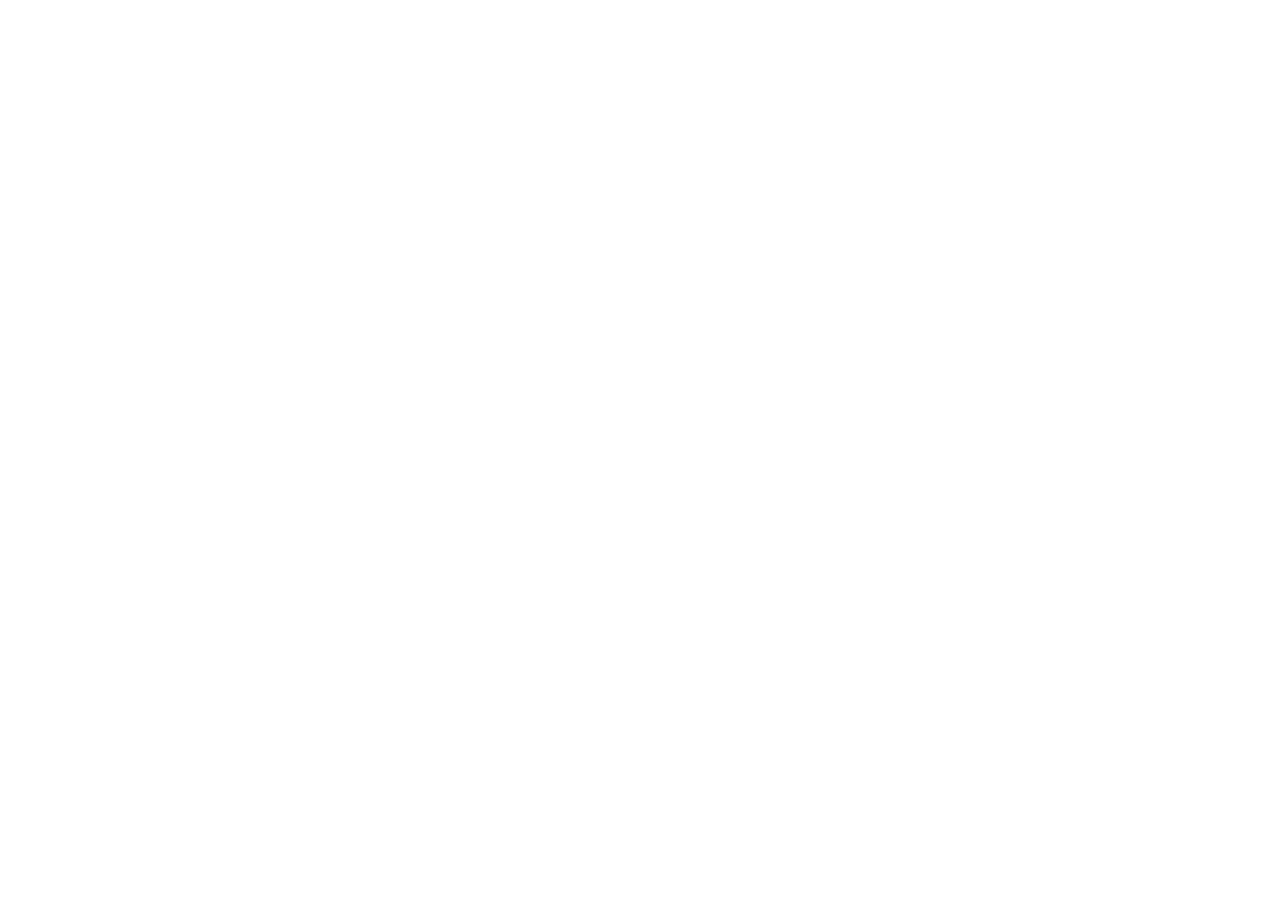
==== index.html @ e00b97b8 "Create index.html Added the Index file to test the deploying" ====
<!doctype html>
<html lang="en">
  <head>
    <meta charset="UTF-8" />
    <link rel="icon" type="image/svg+xml" href="/vite.svg" />
    <meta name="viewport" content="width=device-width, initial-scale=1.0" />
    <title>Quinton Bosch Portfolio Website</title>
  </head>
  <body>
    <div id="root"></div>
  </body>
</html>
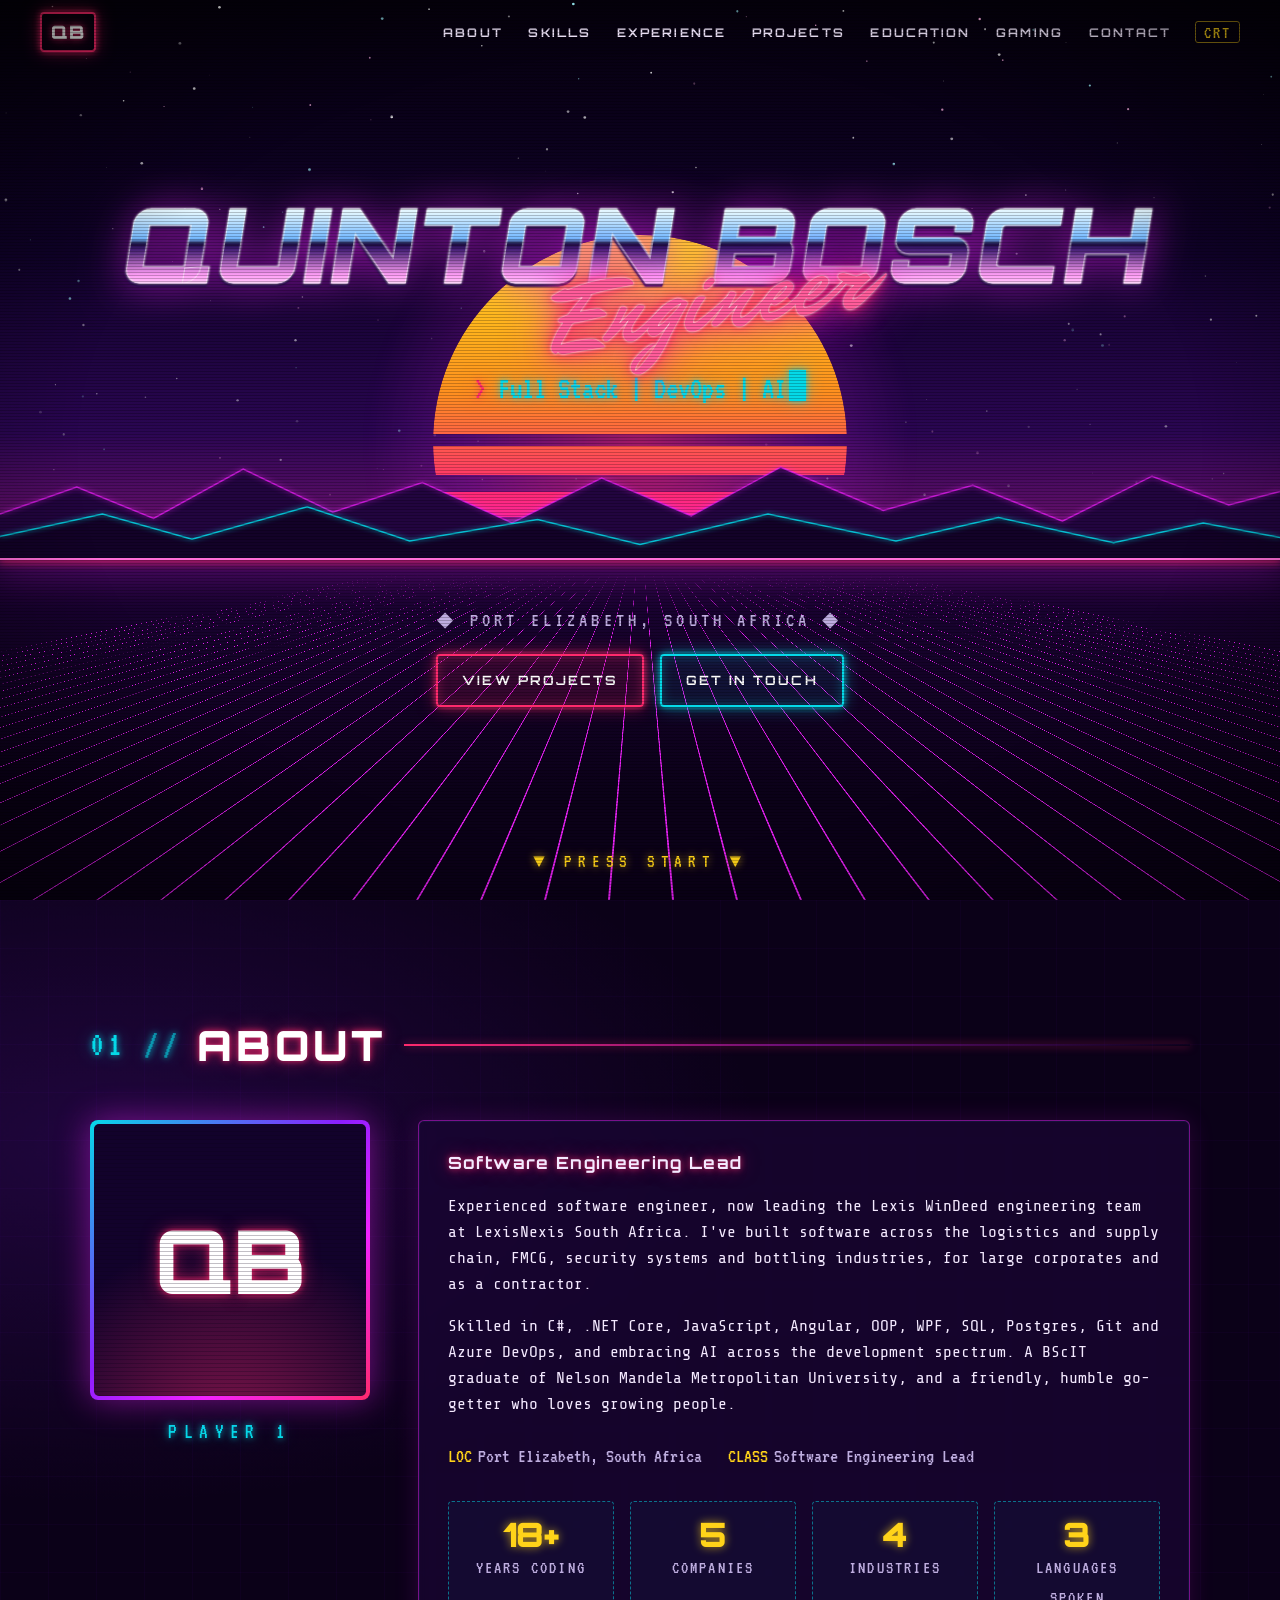
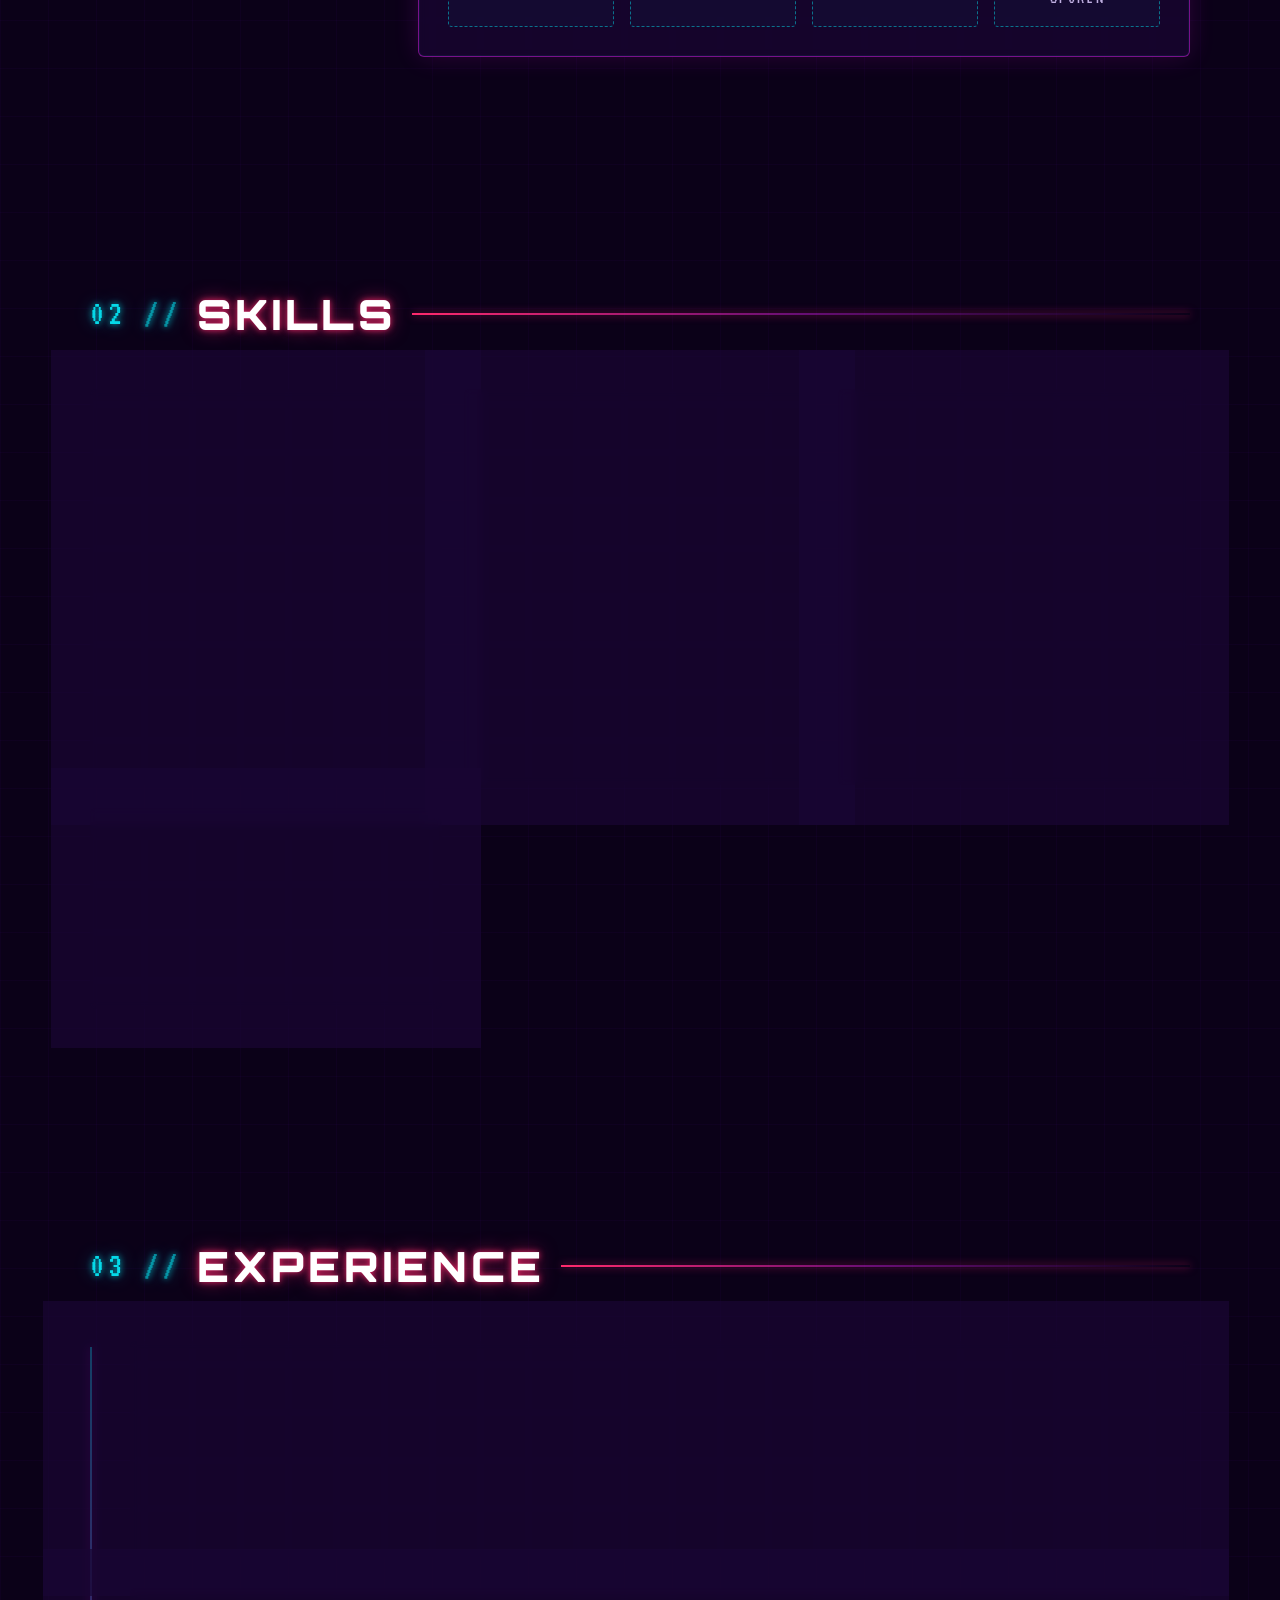
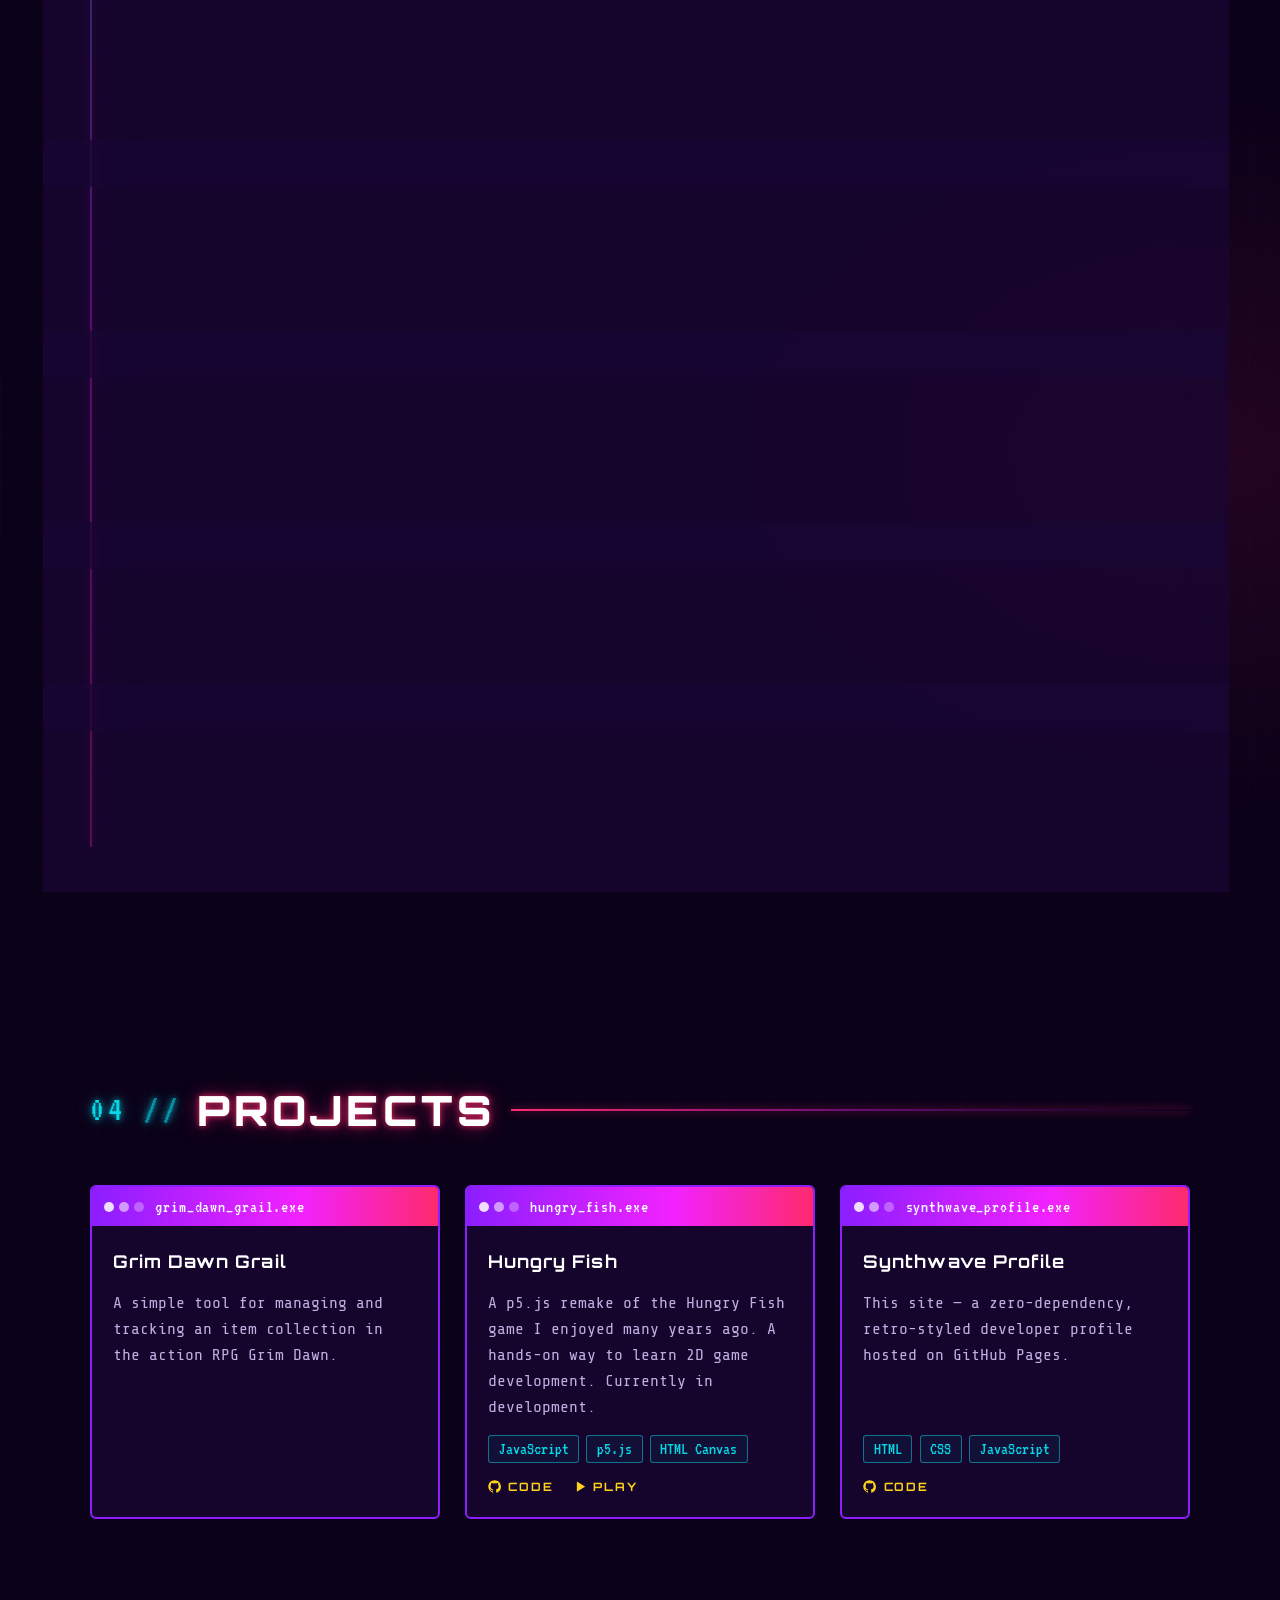
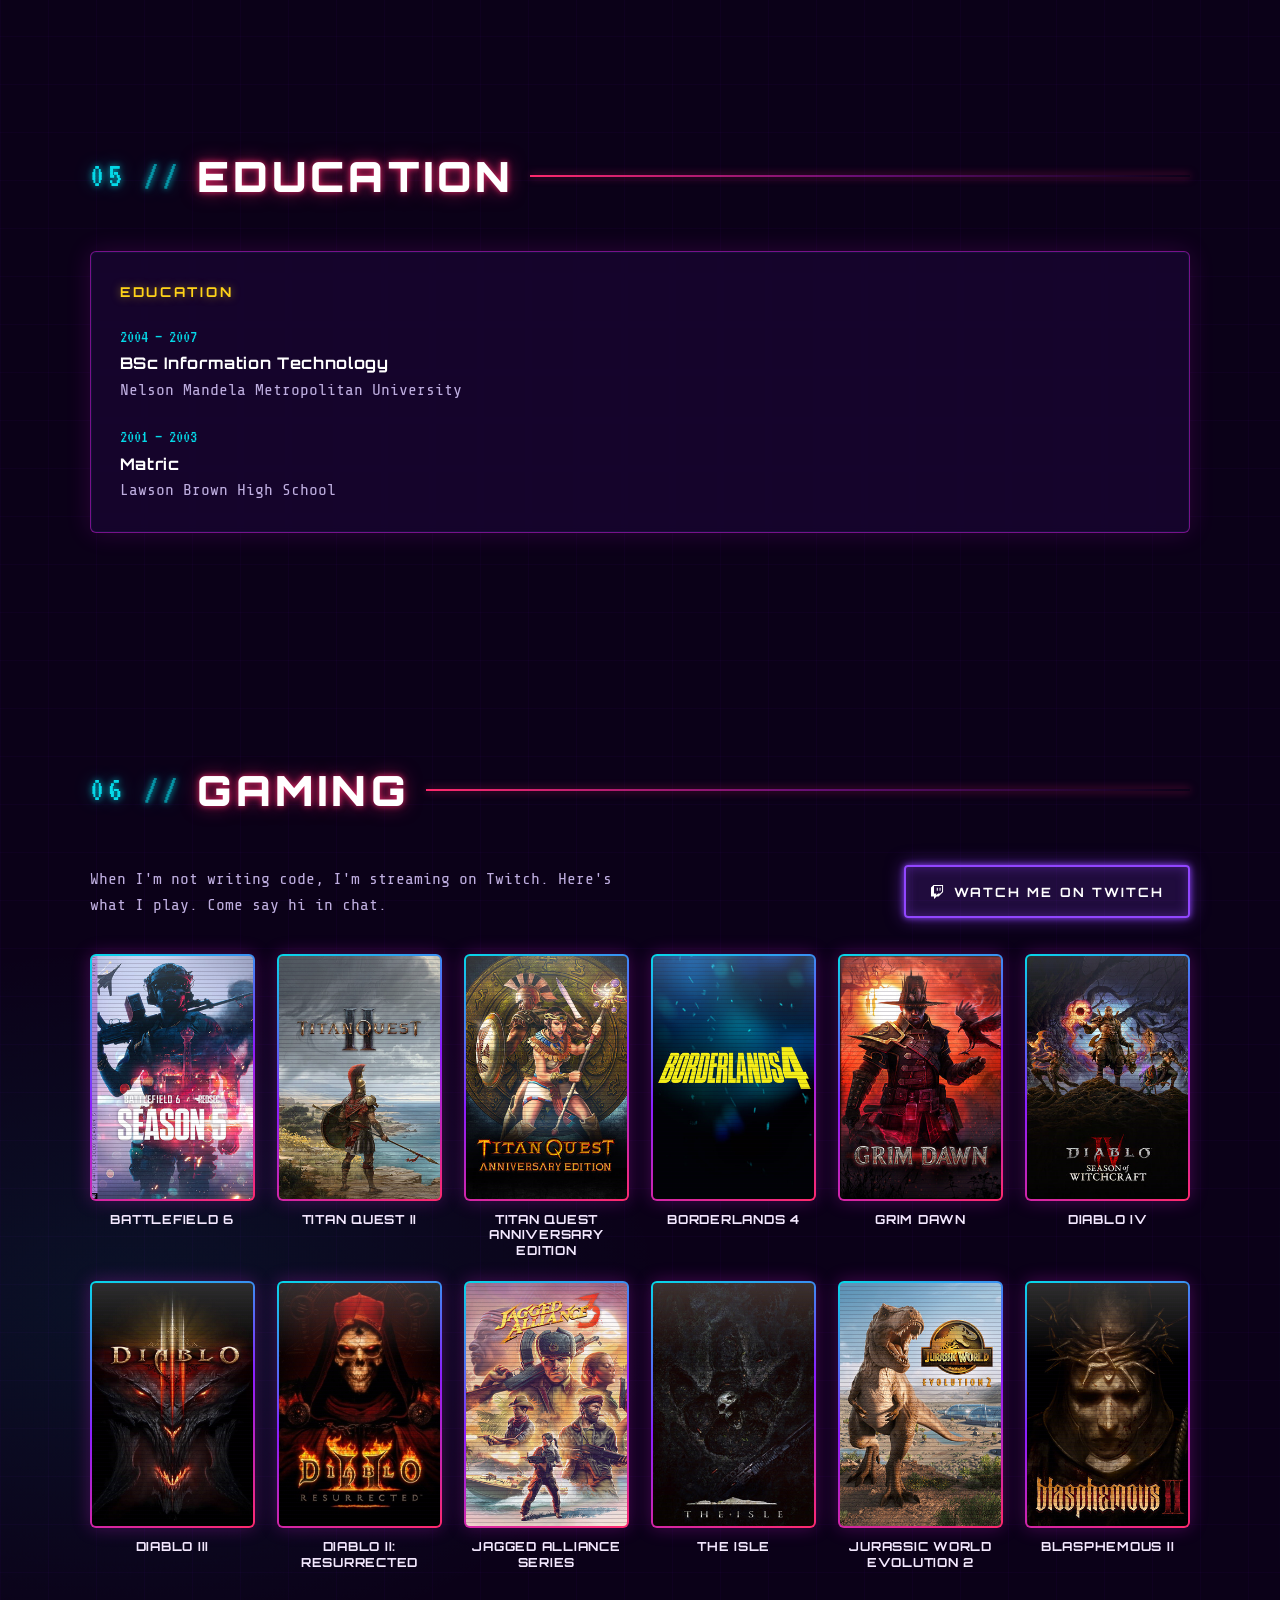
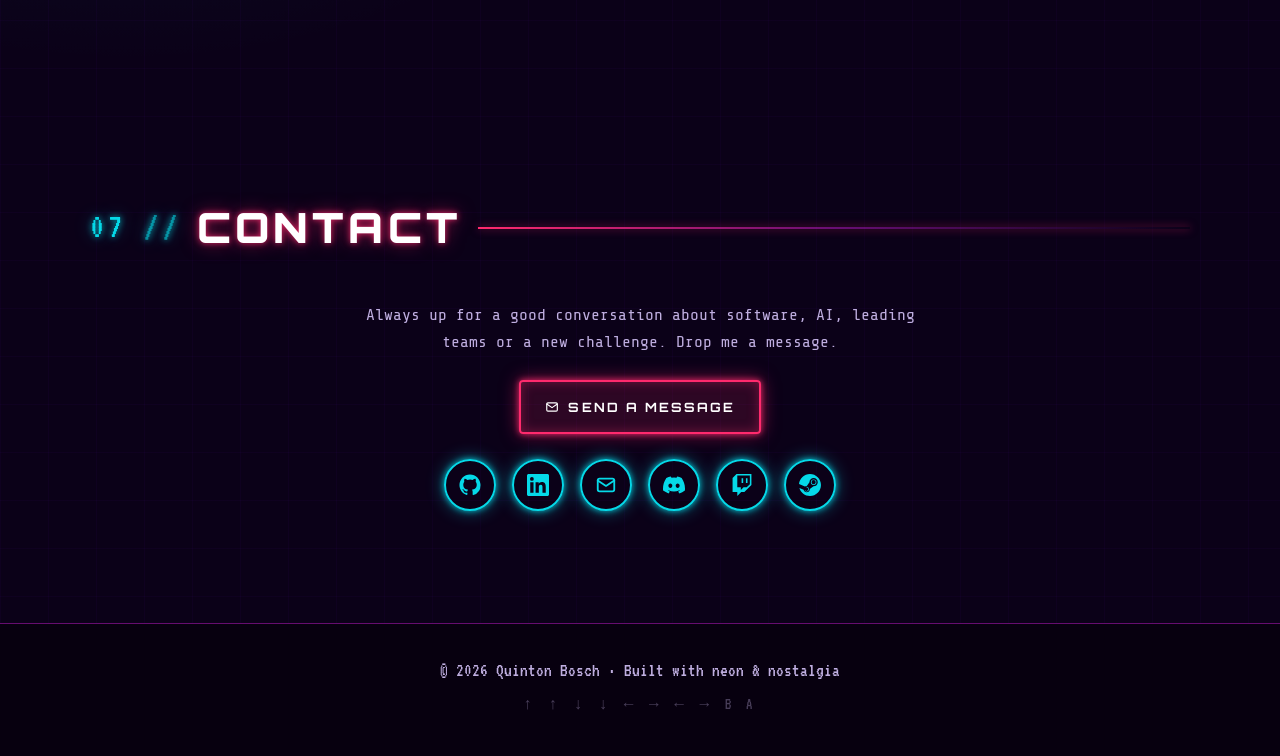
==== commit 1c0ef244: "Replace placeholder with synthwave developer profile Static HTML/CSS/JS site with no build step. Con" ====
--- a/index.html
+++ b/index.html
@@ -1,12 +1,143 @@
 <!doctype html>
 <html lang="en">
-  <head>
-    <meta charset="UTF-8" />
-    <link rel="icon" type="image/svg+xml" href="/vite.svg" />
-    <meta name="viewport" content="width=device-width, initial-scale=1.0" />
-    <title>Quinton Bosch Portfolio Website</title>
-  </head>
-  <body>
-    <div id="root"></div>
-  </body>
+<head>
+  <meta charset="utf-8">
+  <meta name="viewport" content="width=device-width, initial-scale=1">
+  <title>Quinton Bosch — Software Engineering Lead</title>
+  <meta name="description" content="Quinton Bosch — Software Engineering Lead in Port Elizabeth, South Africa. Full-stack C#, .NET, JavaScript and SQL developer since 2008.">
+  <meta name="theme-color" content="#0b0118">
+
+  <!-- Link previews (LinkedIn, Slack, X...) read these tags directly, so keep them in sync with js/profile.js -->
+  <meta property="og:type" content="website">
+  <meta property="og:title" content="Quinton Bosch — Software Engineering Lead">
+  <meta property="og:description" content="Quinton Bosch — Software Engineering Lead in Port Elizabeth, South Africa. Full-stack C#, .NET, JavaScript and SQL developer since 2008.">
+  <!-- Optional: add a 1200x630 PNG and uncomment (use the full https:// URL of your live site) -->
+  <!-- <meta property="og:image" content="https://your-username.github.io/assets/og-image.png"> -->
+  <meta name="twitter:card" content="summary_large_image">
+
+  <link rel="icon" href="assets/favicon.svg" type="image/svg+xml">
+  <link rel="preconnect" href="https://fonts.googleapis.com">
+  <link rel="preconnect" href="https://fonts.gstatic.com" crossorigin>
+  <link href="https://fonts.googleapis.com/css2?family=Mr+Dafoe&family=Orbitron:wght@500;700;900&family=Share+Tech+Mono&family=VT323&display=swap" rel="stylesheet">
+  <link rel="stylesheet" href="css/style.css">
+</head>
+<body>
+  <a class="skip-link" href="#about">Skip to content</a>
+  <div class="crt" aria-hidden="true"></div>
+
+  <header class="nav" id="nav">
+    <a class="logo" href="#top" aria-label="Back to top"><span id="logo-initials">QB</span></a>
+    <button class="nav-toggle" id="nav-toggle" aria-expanded="false" aria-controls="nav-links" aria-label="Open menu">
+      <span></span><span></span><span></span>
+    </button>
+    <nav aria-label="Main">
+      <ul class="nav-links" id="nav-links">
+        <li><a href="#about">About</a></li>
+        <li><a href="#skills">Skills</a></li>
+        <li><a href="#experience">Experience</a></li>
+        <li><a href="#projects">Projects</a></li>
+        <li><a href="#education">Education</a></li>
+        <li><a href="#gaming">Gaming</a></li>
+        <li><a href="#contact">Contact</a></li>
+      </ul>
+    </nav>
+    <button class="crt-toggle" id="crt-toggle" aria-pressed="true" title="Toggle CRT scanlines">CRT</button>
+  </header>
+
+  <section class="hero" id="top">
+    <canvas class="stars" id="stars" aria-hidden="true"></canvas>
+    <div class="sun-wrap" aria-hidden="true"><div class="sun"></div></div>
+
+    <svg class="mountains" viewBox="0 0 1000 120" preserveAspectRatio="none" aria-hidden="true">
+      <polygon class="m-back" points="0,120 0,70 60,40 120,75 190,20 260,68 330,35 400,80 470,30 540,72 610,18 690,66 760,38 830,78 900,28 960,60 1000,45 1000,120"/>
+      <polyline class="ridge ridge-back" points="0,70 60,40 120,75 190,20 260,68 330,35 400,80 470,30 540,72 610,18 690,66 760,38 830,78 900,28 960,60 1000,45"/>
+      <polygon class="m-front" points="0,120 0,95 80,70 150,98 240,62 320,100 420,76 500,104 600,70 700,100 780,74 870,102 940,80 1000,96 1000,120"/>
+      <polyline class="ridge ridge-front" points="0,95 80,70 150,98 240,62 320,100 420,76 500,104 600,70 700,100 780,74 870,102 940,80 1000,96"/>
+    </svg>
+
+    <div class="floor" aria-hidden="true"><div class="grid"></div></div>
+
+    <div class="hero-content">
+      <h1 class="hero-name" id="hero-name">Quinton Bosch</h1>
+      <p class="hero-script" id="hero-script" aria-hidden="true">Engineer</p>
+      <p class="hero-typed">
+        <span class="sr-only" id="hero-typed-sr"></span>
+        <span id="hero-typed" aria-hidden="true"></span><span class="cursor" aria-hidden="true"></span>
+      </p>
+    </div>
+
+    <div class="hero-bottom">
+      <p class="hero-location" id="hero-location"></p>
+      <div class="hero-cta">
+        <a class="btn" href="#projects">View Projects</a>
+        <a class="btn btn--cyan" href="#contact">Get in Touch</a>
+      </div>
+    </div>
+
+    <a class="press-start" href="#about">▼ Press Start ▼</a>
+  </section>
+
+  <main>
+    <section class="section" id="about">
+      <div class="container">
+        <h2 class="section-title reveal"><span class="num">01</span>About</h2>
+        <div class="about reveal" id="about-body"></div>
+      </div>
+    </section>
+
+    <section class="section" id="skills">
+      <div class="container">
+        <h2 class="section-title reveal"><span class="num">02</span>Skills</h2>
+        <div class="skills" id="skills-body"></div>
+      </div>
+    </section>
+
+    <section class="section" id="experience">
+      <div class="container">
+        <h2 class="section-title reveal"><span class="num">03</span>Experience</h2>
+        <ol class="timeline" id="experience-body"></ol>
+      </div>
+    </section>
+
+    <section class="section" id="projects">
+      <div class="container">
+        <h2 class="section-title reveal"><span class="num">04</span>Projects</h2>
+        <div class="projects" id="projects-body"></div>
+      </div>
+    </section>
+
+    <section class="section" id="education">
+      <div class="container">
+        <h2 class="section-title reveal"><span class="num">05</span>Education</h2>
+        <div class="education" id="education-body"></div>
+      </div>
+    </section>
+
+    <section class="section" id="gaming">
+      <div class="container">
+        <h2 class="section-title reveal"><span class="num">06</span>Gaming</h2>
+        <div class="gaming" id="gaming-body"></div>
+      </div>
+    </section>
+
+    <section class="section contact" id="contact">
+      <div class="container">
+        <h2 class="section-title reveal"><span class="num">07</span>Contact</h2>
+        <div class="contact-body reveal" id="contact-body"></div>
+      </div>
+    </section>
+  </main>
+
+  <footer class="footer">
+    <p>© <span id="year"></span> <span id="footer-name">Quinton Bosch</span> · Built with neon &amp; nostalgia</p>
+    <p class="footer-hint">↑ ↑ ↓ ↓ ← → ← → B A</p>
+  </footer>
+
+  <div class="toast" id="toast" role="status" aria-live="polite"></div>
+
+  <noscript><p class="noscript">This site needs JavaScript turned on to load its content.</p></noscript>
+
+  <script src="js/profile.js"></script>
+  <script src="js/main.js"></script>
+</body>
 </html>
--- a/css/style.css
+++ b/css/style.css
@@ -0,0 +1,562 @@
+/* ==========================================================
+   SYNTHWAVE DEVELOPER PROFILE
+   Colours, fonts and glows are all tokens below — tweak here.
+   ========================================================== */
+:root {
+  --bg: #0b0118;
+  --bg-2: #140226;
+  --panel: rgba(26, 6, 52, 0.72);
+
+  --pink: #ff2a6d;
+  --magenta: #f222ff;
+  --purple: #8c1eff;
+  --cyan: #05d9e8;
+  --yellow: #ffd319;
+  --orange: #ff901f;
+
+  --text: #f4e9ff;
+  --muted: #bfaee0;
+
+  --font-display: "Orbitron", system-ui, sans-serif;
+  --font-body: "Share Tech Mono", ui-monospace, monospace;
+  --font-mono: "VT323", ui-monospace, monospace;
+  --font-script: "Mr Dafoe", cursive;
+
+  --glow-pink: 0 0 6px rgba(255, 42, 109, 0.85), 0 0 18px rgba(255, 42, 109, 0.5);
+  --glow-cyan: 0 0 6px rgba(5, 217, 232, 0.85), 0 0 18px rgba(5, 217, 232, 0.45);
+
+  --horizon: 62%;
+  --nav-h: 64px;
+}
+
+*, *::before, *::after { box-sizing: border-box; margin: 0; padding: 0; }
+
+html { scroll-behavior: smooth; scroll-padding-top: var(--nav-h); }
+
+body {
+  background: var(--bg);
+  color: var(--text);
+  font-family: var(--font-body);
+  font-size: 1.02rem;
+  line-height: 1.6;
+  overflow-x: hidden;
+  -webkit-font-smoothing: antialiased;
+}
+
+img { max-width: 100%; display: block; }
+a { color: var(--cyan); }
+:focus-visible { outline: 2px dashed var(--yellow); outline-offset: 3px; }
+::selection { background: var(--pink); color: #fff; }
+
+.sr-only {
+  position: absolute; width: 1px; height: 1px; padding: 0; margin: -1px;
+  overflow: hidden; clip: rect(0 0 0 0); white-space: nowrap; border: 0;
+}
+
+.skip-link {
+  position: absolute; left: 1rem; top: -100px; z-index: 300;
+  background: var(--yellow); color: var(--bg); padding: .5rem 1rem; font-family: var(--font-display);
+}
+.skip-link:focus { top: 1rem; }
+
+/* ---------- CRT overlay ---------- */
+.crt {
+  pointer-events: none;
+  position: fixed; inset: 0; z-index: 200;
+  background: repeating-linear-gradient(to bottom, transparent 0 2px, rgba(0, 0, 0, 0.22) 2px 3px);
+}
+.crt::after {
+  content: ""; position: absolute; inset: 0;
+  background: radial-gradient(ellipse at center, transparent 62%, rgba(0, 0, 0, 0.5) 100%);
+}
+body.no-crt .crt { display: none; }
+
+/* ---------- Navigation ---------- */
+.nav {
+  position: fixed; top: 0; left: 0; right: 0; z-index: 150;
+  height: var(--nav-h);
+  display: flex; align-items: center; gap: 1.5rem;
+  padding: 0 clamp(1rem, 4vw, 2.5rem);
+  transition: background .3s, box-shadow .3s, backdrop-filter .3s;
+}
+.nav.scrolled {
+  background: rgba(11, 1, 24, 0.82);
+  backdrop-filter: blur(8px);
+  box-shadow: 0 1px 0 rgba(242, 34, 255, 0.5), 0 0 24px rgba(242, 34, 255, 0.18);
+}
+.logo {
+  font-family: var(--font-display); font-weight: 900; font-size: 1.15rem;
+  color: #fff; text-decoration: none; letter-spacing: .1em;
+  border: 2px solid var(--pink); padding: .2rem .55rem; border-radius: 4px;
+  box-shadow: var(--glow-pink); text-shadow: var(--glow-pink);
+}
+.nav nav { margin-left: auto; }
+.nav-links { display: flex; gap: clamp(.8rem, 2vw, 1.8rem); list-style: none; }
+.nav-links a {
+  font-family: var(--font-display); font-size: .74rem; font-weight: 700;
+  letter-spacing: .18em; text-transform: uppercase;
+  color: var(--text); text-decoration: none; padding: .4rem 0; position: relative;
+  transition: color .2s, text-shadow .2s;
+}
+.nav-links a::after {
+  content: ""; position: absolute; left: 0; right: 100%; bottom: 0; height: 2px;
+  background: var(--cyan); box-shadow: var(--glow-cyan); transition: right .25s;
+}
+.nav-links a:hover, .nav-links a.active { color: var(--cyan); text-shadow: var(--glow-cyan); }
+.nav-links a:hover::after, .nav-links a.active::after { right: 0; }
+
+.crt-toggle {
+  font-family: var(--font-mono); font-size: 1.15rem; letter-spacing: .1em;
+  background: transparent; color: var(--yellow); cursor: pointer;
+  border: 1px solid rgba(255, 211, 25, 0.6); border-radius: 3px; padding: .05rem .5rem;
+}
+.crt-toggle[aria-pressed="false"] { color: var(--muted); border-color: rgba(191, 174, 224, .4); text-decoration: line-through; }
+
+.nav-toggle { display: none; }
+
+@media (max-width: 820px) {
+  .nav-toggle {
+    display: flex; flex-direction: column; justify-content: center; gap: 5px;
+    margin-left: auto; width: 42px; height: 42px; padding: 0 9px;
+    background: transparent; border: 1px solid var(--cyan); border-radius: 4px; cursor: pointer;
+  }
+  .nav-toggle span { height: 2px; background: var(--cyan); box-shadow: var(--glow-cyan); transition: transform .2s, opacity .2s; }
+  .nav-toggle[aria-expanded="true"] span:nth-child(1) { transform: translateY(7px) rotate(45deg); }
+  .nav-toggle[aria-expanded="true"] span:nth-child(2) { opacity: 0; }
+  .nav-toggle[aria-expanded="true"] span:nth-child(3) { transform: translateY(-7px) rotate(-45deg); }
+  .nav nav { margin-left: 0; }
+  .nav-links {
+    position: absolute; top: var(--nav-h); left: 0; right: 0;
+    flex-direction: column; gap: 0; padding: .5rem 1rem 1rem;
+    background: rgba(11, 1, 24, 0.96); border-bottom: 1px solid var(--magenta);
+    box-shadow: 0 10px 30px rgba(242, 34, 255, 0.2);
+    transform: translateY(-8px); opacity: 0; visibility: hidden;
+    transition: opacity .2s, transform .2s, visibility .2s;
+  }
+  .nav-links.open { transform: none; opacity: 1; visibility: visible; }
+  .nav-links a { display: block; padding: .85rem .25rem; font-size: .85rem; }
+}
+
+/* ---------- Hero ---------- */
+.hero {
+  position: relative; overflow: hidden;
+  min-height: 100vh; min-height: 100svh;
+  background: linear-gradient(to bottom,
+    #05000c 0%, #10022a 28%, #2a0652 calc(var(--horizon) - 14%),
+    #7a1374 var(--horizon), var(--bg) var(--horizon));
+}
+@media (max-height: 620px) { .hero { min-height: 620px; } }
+
+.stars { position: absolute; left: 0; top: 0; width: 100%; height: var(--horizon); }
+
+.sun-wrap {
+  position: absolute; left: 50%; z-index: 1;
+  bottom: calc(100% - var(--horizon));
+  width: min(68vw, 46vh, 440px); aspect-ratio: 1;
+  transform: translate(-50%, 22%);
+}
+.sun-wrap::before {
+  content: ""; position: absolute; inset: -18%; border-radius: 50%;
+  background: radial-gradient(circle, rgba(255, 41, 117, 0.55), rgba(242, 34, 255, 0.18) 45%, transparent 68%);
+  filter: blur(8px);
+}
+.sun {
+  position: relative; width: 100%; height: 100%; border-radius: 50%;
+  background: linear-gradient(to bottom, var(--yellow) 8%, var(--orange) 38%, #ff2975 62%, var(--magenta) 86%);
+  -webkit-mask-image: linear-gradient(to bottom,
+    #000 0 48%, transparent 48% 51%, #000 51% 58%, transparent 58% 62%,
+    #000 62% 68%, transparent 68% 73%, #000 73% 78%, transparent 78% 84%, #000 84% 88%, transparent 88%);
+          mask-image: linear-gradient(to bottom,
+    #000 0 48%, transparent 48% 51%, #000 51% 58%, transparent 58% 62%,
+    #000 62% 68%, transparent 68% 73%, #000 73% 78%, transparent 78% 84%, #000 84% 88%, transparent 88%);
+}
+
+.mountains {
+  position: absolute; left: 0; z-index: 2;
+  width: 100%; height: clamp(50px, 12vh, 130px);
+  bottom: calc(100% - var(--horizon) - 1px);
+}
+.m-back { fill: #22053f; }
+.m-front { fill: #130228; }
+.ridge { fill: none; stroke-width: 1.5; vector-effect: non-scaling-stroke; }
+.ridge-back { stroke: rgba(242, 34, 255, 0.7); filter: drop-shadow(0 0 3px var(--magenta)); }
+.ridge-front { stroke: rgba(5, 217, 232, 0.85); filter: drop-shadow(0 0 3px var(--cyan)); }
+
+.floor {
+  position: absolute; left: 0; right: 0; bottom: 0; top: var(--horizon); z-index: 3;
+  overflow: hidden;
+  background: linear-gradient(to bottom, #1c0336, var(--bg) 70%);
+  perspective: 240px; perspective-origin: 50% 0%;
+}
+.floor::before {
+  content: ""; position: absolute; top: 0; left: 0; right: 0; height: 2px; z-index: 2;
+  background: #ff6fd8;
+  box-shadow: 0 0 10px 2px var(--pink), 0 0 40px 8px rgba(242, 34, 255, 0.55);
+}
+.grid {
+  position: absolute; left: -100%; right: -100%; bottom: 0; height: 500%;
+  transform-origin: 50% 100%;
+  transform: rotateX(82deg);
+  background-image:
+    linear-gradient(to right, rgba(242, 34, 255, 0.95) 2px, transparent 2px);
+  background-size: 64px 64px;
+  background-position: 50% 0;
+  -webkit-mask-image: linear-gradient(to top, #000 35%, transparent 92%);
+          mask-image: linear-gradient(to top, #000 35%, transparent 92%);
+  animation: grid-scroll 1.1s linear infinite;
+}
+@keyframes grid-scroll { to { background-position: 50% 64px; } }
+
+.hero-content {
+  position: absolute; left: 0; right: 0; top: 0; height: var(--horizon); z-index: 5;
+  display: flex; flex-direction: column; align-items: center; justify-content: center;
+  padding: calc(var(--nav-h) + 1rem) 1rem 2rem; text-align: center;
+}
+.hero-kicker {
+  font-family: var(--font-mono); font-size: clamp(1.1rem, 2.4vw, 1.45rem);
+  letter-spacing: .35em; text-transform: uppercase; color: var(--yellow);
+  text-shadow: 0 0 8px rgba(255, 211, 25, 0.7); margin-bottom: .8rem;
+}
+.hero-name {
+  font-family: var(--font-display); font-weight: 900;
+  font-size: clamp(2.3rem, 8.5vw, 6.4rem); line-height: 1.02;
+  text-transform: uppercase; letter-spacing: .03em;
+  transform: skewX(-9deg);
+  background: linear-gradient(to bottom,
+    #ffffff 0%, #dff4ff 20%, #74b9ff 45%, #1a0b3d 50%, #3d1a70 54%, #ff9ef6 80%, #ffffff 100%);
+  -webkit-background-clip: text; background-clip: text; color: transparent;
+  -webkit-text-stroke: 1px rgba(255, 255, 255, 0.55);
+  filter: drop-shadow(0 0 1px #fff) drop-shadow(0 3px 0 #2b0a4f) drop-shadow(0 0 20px rgba(242, 34, 255, 0.6));
+}
+.hero-script {
+  font-family: var(--font-script); font-size: clamp(2.6rem, 9vw, 6.2rem);
+  line-height: .9; color: #ff5c9a;
+  transform: translateX(22%) rotate(-8deg); margin-top: -.42em;
+  text-shadow: 0 0 3px #fff, 0 0 10px var(--pink), 0 0 26px var(--pink), 0 0 50px var(--magenta);
+  animation: flicker 7s infinite;
+}
+@keyframes flicker {
+  0%, 89%, 93%, 96%, 100% { opacity: 1; }
+  90%, 94% { opacity: .55; }
+}
+.hero-typed {
+  margin-top: 1.2rem; min-height: 1.5em;
+  font-family: var(--font-mono); font-size: clamp(1.35rem, 3vw, 1.95rem);
+  color: var(--cyan); text-shadow: var(--glow-cyan);
+}
+.hero-typed::before { content: "> "; color: var(--pink); text-shadow: var(--glow-pink); }
+.cursor {
+  display: inline-block; width: .55em; height: 1em; margin-left: 3px; vertical-align: -.12em;
+  background: var(--cyan); box-shadow: var(--glow-cyan);
+  animation: blink 1s steps(1) infinite;
+}
+@keyframes blink { 50% { opacity: 0; } }
+
+.hero-bottom {
+  position: absolute; left: 0; right: 0; z-index: 5;
+  top: calc(var(--horizon) + clamp(1.4rem, 5vh, 3rem));
+  display: flex; flex-direction: column; align-items: center; gap: 1.1rem; padding: 0 1rem;
+}
+.hero-location {
+  font-family: var(--font-mono); font-size: 1.3rem; letter-spacing: .2em; text-transform: uppercase;
+  color: var(--muted);
+}
+.hero-location:empty { display: none; }
+.hero-cta { display: flex; flex-wrap: wrap; justify-content: center; gap: 1rem; }
+
+.press-start {
+  position: absolute; left: 50%; bottom: 1.4rem; z-index: 5; transform: translateX(-50%);
+  font-family: var(--font-mono); font-size: 1.2rem; letter-spacing: .3em; text-transform: uppercase;
+  color: var(--yellow); text-decoration: none; white-space: nowrap;
+  text-shadow: 0 0 8px rgba(255, 211, 25, 0.7);
+  animation: blink 1.4s steps(1) infinite;
+}
+@media (max-height: 700px) { .press-start { display: none; } }
+
+/* ---------- Buttons ---------- */
+.btn {
+  display: inline-flex; align-items: center; gap: .6rem;
+  font-family: var(--font-display); font-weight: 700; font-size: .8rem;
+  letter-spacing: .16em; text-transform: uppercase; text-decoration: none;
+  padding: .9rem 1.5rem; border: 2px solid var(--pink); border-radius: 4px; color: #fff;
+  background: rgba(255, 42, 109, 0.14);
+  box-shadow: var(--glow-pink), inset 0 0 12px rgba(255, 42, 109, 0.35);
+  transition: transform .15s, background .2s, box-shadow .2s, color .2s;
+}
+.btn:hover, .btn:focus-visible {
+  background: var(--pink); transform: translateY(-2px);
+  box-shadow: 0 0 10px var(--pink), 0 0 40px rgba(255, 42, 109, 0.6);
+}
+.btn--cyan {
+  border-color: var(--cyan); background: rgba(5, 217, 232, 0.08);
+  box-shadow: var(--glow-cyan), inset 0 0 12px rgba(5, 217, 232, 0.3);
+}
+.btn--cyan:hover, .btn--cyan:focus-visible {
+  background: var(--cyan); color: var(--bg);
+  box-shadow: 0 0 10px var(--cyan), 0 0 40px rgba(5, 217, 232, 0.6);
+}
+.btn .icon { width: 1.1em; height: 1.1em; }
+
+/* ---------- Sections ---------- */
+main {
+  position: relative;
+  background:
+    radial-gradient(1100px 600px at 8% 4%, rgba(140, 30, 255, 0.16), transparent 60%),
+    radial-gradient(900px 600px at 95% 45%, rgba(255, 42, 109, 0.1), transparent 60%),
+    radial-gradient(900px 600px at 10% 85%, rgba(5, 217, 232, 0.08), transparent 60%),
+    var(--bg);
+}
+main::before {
+  content: ""; position: absolute; inset: 0; pointer-events: none; opacity: .5;
+  background-image:
+    linear-gradient(rgba(140, 30, 255, 0.07) 1px, transparent 1px),
+    linear-gradient(90deg, rgba(140, 30, 255, 0.07) 1px, transparent 1px);
+  background-size: 48px 48px;
+}
+.section { position: relative; padding: clamp(4rem, 10vw, 7rem) 1rem; }
+.section[hidden] { display: none; }
+.container { position: relative; max-width: 1100px; margin: 0 auto; }
+
+.section-title {
+  display: flex; align-items: center; gap: 1rem; margin-bottom: 2.6rem;
+  font-family: var(--font-display); font-weight: 900; font-size: clamp(1.6rem, 4.4vw, 2.6rem);
+  letter-spacing: .1em; text-transform: uppercase; color: #fff; text-shadow: var(--glow-pink);
+}
+.section-title .num {
+  font-family: var(--font-mono); font-weight: 400; font-size: .85em;
+  color: var(--cyan); text-shadow: var(--glow-cyan);
+}
+.section-title .num::after { content: " //"; color: rgba(5, 217, 232, 0.55); }
+.section-title::after {
+  content: ""; flex: 1; height: 2px; min-width: 2rem;
+  background: linear-gradient(90deg, var(--pink), rgba(242, 34, 255, 0.4), transparent);
+  box-shadow: 0 0 8px rgba(255, 42, 109, 0.6);
+}
+
+.panel {
+  background: var(--panel);
+  border: 1px solid rgba(242, 34, 255, 0.45); border-radius: 6px;
+  box-shadow: inset 0 0 0 1px rgba(5, 217, 232, 0.06), 0 0 26px rgba(242, 34, 255, 0.14);
+  padding: clamp(1.2rem, 3vw, 1.8rem);
+  backdrop-filter: blur(4px);
+}
+.panel-title {
+  font-family: var(--font-display); font-weight: 700; font-size: .85rem;
+  letter-spacing: .2em; text-transform: uppercase; color: var(--yellow);
+  margin-bottom: 1.2rem; text-shadow: 0 0 8px rgba(255, 211, 25, 0.5);
+}
+
+.reveal { opacity: 0; transform: translateY(26px); transition: opacity .7s ease, transform .7s ease; }
+.reveal.in { opacity: 1; transform: none; }
+
+/* ---------- About ---------- */
+.about { display: grid; grid-template-columns: minmax(200px, 280px) 1fr; gap: clamp(1.5rem, 4vw, 3rem); align-items: start; }
+@media (max-width: 720px) { .about { grid-template-columns: 1fr; } .avatar-col { max-width: 260px; margin: 0 auto; width: 100%; } }
+
+.avatar {
+  position: relative; aspect-ratio: 1; border-radius: 8px; padding: 4px;
+  background: linear-gradient(135deg, var(--cyan), var(--purple) 45%, var(--magenta) 70%, var(--pink));
+  box-shadow: 0 0 34px rgba(242, 34, 255, 0.45);
+}
+.avatar img, .avatar .initials { width: 100%; height: 100%; border-radius: 5px; object-fit: cover; background: #12022b; }
+.avatar .initials {
+  display: grid; place-items: center;
+  font-family: var(--font-display); font-weight: 900; font-size: clamp(3.5rem, 10vw, 5.5rem);
+  background: radial-gradient(circle at 50% 120%, rgba(255, 42, 109, 0.5), transparent 60%), #12022b;
+  color: #fff; text-shadow: var(--glow-pink);
+}
+.avatar::after {
+  content: ""; position: absolute; inset: 4px; border-radius: 5px; pointer-events: none;
+  background: repeating-linear-gradient(to bottom, transparent 0 3px, rgba(11, 1, 24, 0.25) 3px 4px);
+}
+.avatar-label {
+  margin-top: .9rem; text-align: center;
+  font-family: var(--font-mono); font-size: 1.35rem; letter-spacing: .3em; color: var(--cyan);
+  text-shadow: var(--glow-cyan);
+}
+
+.about-text p + p { margin-top: 1rem; }
+.about-text p { color: var(--text); }
+.about-role {
+  font-family: var(--font-display); font-weight: 700; font-size: 1.05rem; letter-spacing: .08em;
+  color: var(--pink); text-shadow: var(--glow-pink); margin-bottom: 1rem !important;
+}
+.facts { list-style: none; display: flex; flex-wrap: wrap; gap: .5rem 1.6rem; margin-top: 1.4rem; font-family: var(--font-mono); font-size: 1.25rem; color: var(--muted); }
+.facts b { color: var(--yellow); font-weight: 400; margin-right: .4rem; }
+
+.stats { display: grid; grid-template-columns: repeat(auto-fit, minmax(130px, 1fr)); gap: 1rem; margin-top: 1.8rem; }
+.stat { border: 1px dashed rgba(5, 217, 232, 0.5); border-radius: 4px; padding: .9rem .6rem; text-align: center; background: rgba(5, 217, 232, 0.03); }
+.stat-value {
+  font-family: var(--font-display); font-weight: 900; font-size: clamp(1.6rem, 4vw, 2.1rem); line-height: 1.1;
+  color: var(--yellow); text-shadow: 0 0 10px rgba(255, 211, 25, 0.7);
+}
+.stat-label { font-family: var(--font-mono); font-size: 1.15rem; color: var(--muted); text-transform: uppercase; letter-spacing: .12em; }
+
+/* ---------- Skills ---------- */
+.skills { display: grid; grid-template-columns: repeat(auto-fit, minmax(280px, 1fr)); gap: 1.4rem; }
+.skill { display: grid; grid-template-columns: 1fr auto; gap: .35rem 1rem; align-items: baseline; margin-bottom: .9rem; }
+.skill-name { color: var(--text); }
+.skill-level { font-family: var(--font-mono); font-size: 1.1rem; color: var(--muted); }
+.meter { grid-column: 1 / -1; display: grid; grid-template-columns: repeat(10, 1fr); gap: 3px; height: 11px; }
+.meter i { border-radius: 1px; background: rgba(255, 255, 255, 0.07); transition: background .3s, box-shadow .3s; transition-delay: var(--d, 0s); }
+.reveal.in .meter i.on { background: hsl(var(--h) 100% 62%); box-shadow: 0 0 6px hsl(var(--h) 100% 60% / .8); }
+.skills .tags { margin-top: .4rem; }
+
+.tags { display: flex; flex-wrap: wrap; gap: .45rem; list-style: none; }
+.tag {
+  font-family: var(--font-mono); font-size: 1.1rem; line-height: 1.3;
+  padding: .12rem .6rem; border-radius: 3px;
+  color: var(--cyan); border: 1px solid rgba(5, 217, 232, 0.5); background: rgba(5, 217, 232, 0.06);
+}
+
+/* ---------- Experience ---------- */
+.timeline { list-style: none; position: relative; padding-left: clamp(1.5rem, 4vw, 2.5rem); }
+.timeline::before {
+  content: ""; position: absolute; left: 0; top: .4rem; bottom: .4rem; width: 2px;
+  background: linear-gradient(to bottom, var(--cyan), var(--magenta), var(--pink));
+  box-shadow: 0 0 10px rgba(242, 34, 255, 0.7);
+}
+.job { position: relative; margin-bottom: 2rem; }
+.job:last-child { margin-bottom: 0; }
+.job::before {
+  content: ""; position: absolute; top: 1.85rem;
+  left: calc(-1 * clamp(1.5rem, 4vw, 2.5rem) - 6px);
+  width: 14px; height: 14px; transform: rotate(45deg);
+  background: var(--bg); border: 2px solid var(--cyan); box-shadow: var(--glow-cyan);
+}
+.job-when { font-family: var(--font-mono); font-size: 1.25rem; color: var(--yellow); letter-spacing: .08em; }
+.job-role { font-family: var(--font-display); font-size: clamp(1.05rem, 2.4vw, 1.3rem); font-weight: 700; color: #fff; letter-spacing: .04em; margin: .15rem 0; }
+.job-company { color: var(--pink); text-shadow: 0 0 8px rgba(255, 42, 109, 0.5); }
+.job-where { font-family: var(--font-mono); font-size: 1.15rem; color: var(--muted); }
+.job ul.bullets { margin: .9rem 0 1rem; padding-left: 0; list-style: none; }
+.job ul.bullets li { position: relative; padding-left: 1.4rem; margin-bottom: .45rem; color: var(--text); }
+.job ul.bullets li::before { content: "▸"; position: absolute; left: 0; color: var(--cyan); text-shadow: var(--glow-cyan); }
+
+/* ---------- Projects ---------- */
+.projects { display: grid; grid-template-columns: repeat(auto-fill, minmax(min(100%, 310px), 1fr)); gap: 1.6rem; }
+.window {
+  display: flex; flex-direction: column; overflow: hidden;
+  background: var(--panel); border: 2px solid var(--purple); border-radius: 6px;
+  transition: transform .2s, box-shadow .2s, border-color .2s;
+}
+.window:hover, .window:focus-within {
+  transform: translateY(-6px); border-color: var(--pink);
+  box-shadow: 0 0 30px rgba(255, 42, 109, 0.35), 0 12px 0 -4px rgba(255, 42, 109, 0.25);
+}
+.window-bar {
+  display: flex; align-items: center; gap: .7rem; padding: .35rem .75rem;
+  background: linear-gradient(90deg, var(--purple), var(--magenta) 60%, var(--pink));
+  font-family: var(--font-mono); font-size: 1.1rem; color: #fff; letter-spacing: .05em;
+}
+.window-bar .dots { display: flex; gap: 5px; }
+.window-bar .dots i { width: 10px; height: 10px; border-radius: 50%; background: rgba(255, 255, 255, 0.85); }
+.window-bar .dots i:nth-child(2) { background: rgba(255, 255, 255, 0.55); }
+.window-bar .dots i:nth-child(3) { background: rgba(255, 255, 255, 0.3); }
+.window-title { overflow: hidden; text-overflow: ellipsis; white-space: nowrap; }
+.window-body { display: flex; flex-direction: column; gap: .9rem; flex: 1; padding: 1.3rem; }
+.window h3 { font-family: var(--font-display); font-size: 1.1rem; letter-spacing: .06em; color: #fff; }
+.window p { color: var(--muted); flex: 1; }
+.links { display: flex; flex-wrap: wrap; gap: 1.2rem; }
+.link {
+  display: inline-flex; align-items: center; gap: .45rem;
+  font-family: var(--font-display); font-weight: 700; font-size: .72rem; letter-spacing: .16em; text-transform: uppercase;
+  color: var(--yellow); text-decoration: none;
+}
+.link:hover { text-shadow: 0 0 8px rgba(255, 211, 25, 0.8); }
+.link .icon { width: 1.15em; height: 1.15em; }
+
+/* ---------- Education ---------- */
+.education { display: grid; grid-template-columns: repeat(auto-fit, minmax(min(100%, 320px), 1fr)); gap: 1.4rem; }
+.edu-list { list-style: none; display: grid; gap: 1.2rem; }
+.edu-item h3 { font-family: var(--font-display); font-size: 1rem; letter-spacing: .04em; color: #fff; }
+.edu-item p { color: var(--muted); }
+.edu-item .when { font-family: var(--font-mono); font-size: 1.15rem; color: var(--cyan); }
+
+/* ---------- Gaming ---------- */
+.gaming-intro {
+  display: flex; flex-wrap: wrap; align-items: center; justify-content: space-between; gap: 1rem 2rem;
+  margin-bottom: 2.2rem;
+}
+.gaming-intro p { max-width: 560px; color: var(--muted); }
+.btn--twitch {
+  --twitch: #9146ff;
+  border-color: var(--twitch); background: rgba(145, 70, 255, 0.16);
+  box-shadow: 0 0 6px rgba(145, 70, 255, 0.9), 0 0 18px rgba(145, 70, 255, 0.5), inset 0 0 12px rgba(145, 70, 255, 0.35);
+}
+.btn--twitch:hover, .btn--twitch:focus-visible {
+  background: var(--twitch);
+  box-shadow: 0 0 10px var(--twitch), 0 0 40px rgba(145, 70, 255, 0.65);
+}
+
+.games {
+  list-style: none; display: grid; gap: 1.4rem;
+  grid-template-columns: repeat(auto-fill, minmax(min(100%, 150px), 1fr));
+}
+@media (max-width: 480px) { .games { grid-template-columns: repeat(2, 1fr); gap: 1rem; } }
+.game { transition-delay: calc(var(--i, 0) * 50ms); }
+.game-cover {
+  position: relative; aspect-ratio: 2 / 3; border-radius: 6px; overflow: hidden; padding: 2px;
+  background: linear-gradient(160deg, var(--cyan), var(--purple) 50%, var(--pink));
+  box-shadow: 0 0 18px rgba(242, 34, 255, 0.25);
+  transition: transform .25s ease, box-shadow .25s ease;
+}
+.game-cover img { width: 100%; height: 100%; object-fit: cover; border-radius: 4px; background: #12022b; }
+.game-cover::after {
+  content: ""; position: absolute; inset: 2px; border-radius: 4px; pointer-events: none;
+  background:
+    linear-gradient(to bottom, rgba(255, 255, 255, 0.18), transparent 30%),
+    repeating-linear-gradient(to bottom, transparent 0 3px, rgba(11, 1, 24, 0.18) 3px 4px);
+}
+.game:hover .game-cover {
+  transform: translateY(-6px) scale(1.03);
+  box-shadow: 0 0 14px var(--pink), 0 0 40px rgba(242, 34, 255, 0.5);
+}
+.game-name {
+  margin-top: .7rem; text-align: center; line-height: 1.25;
+  font-family: var(--font-display); font-weight: 700; font-size: .78rem; letter-spacing: .06em;
+  color: var(--text); text-transform: uppercase;
+}
+.game:hover .game-name { color: var(--cyan); text-shadow: var(--glow-cyan); }
+
+/* ---------- Contact ---------- */
+.contact-body { text-align: center; display: flex; flex-direction: column; align-items: center; gap: 1.6rem; }
+.contact-blurb { max-width: 600px; color: var(--muted); }
+.socials { display: flex; flex-wrap: wrap; justify-content: center; gap: 1rem; list-style: none; }
+.social {
+  width: 52px; height: 52px; display: grid; place-items: center;
+  border: 2px solid var(--cyan); border-radius: 50%; color: var(--cyan);
+  box-shadow: var(--glow-cyan); transition: background .2s, color .2s, transform .2s;
+}
+.social:hover, .social:focus-visible { background: var(--cyan); color: var(--bg); transform: translateY(-3px); }
+.social .icon { width: 22px; height: 22px; }
+
+/* ---------- Footer ---------- */
+.footer {
+  position: relative; text-align: center; padding: 2rem 1rem 2.4rem;
+  font-family: var(--font-mono); font-size: 1.2rem; color: var(--muted);
+  border-top: 1px solid rgba(242, 34, 255, 0.4); background: #07000f;
+}
+.footer-hint { font-size: 1rem; opacity: .35; letter-spacing: .3em; margin-top: .3rem; }
+
+.icon { display: inline-block; flex: none; }
+
+/* ---------- Toast / turbo easter egg ---------- */
+.toast {
+  position: fixed; left: 50%; bottom: 2rem; z-index: 250; transform: translate(-50%, 20px);
+  font-family: var(--font-display); font-weight: 900; letter-spacing: .2em; font-size: .9rem;
+  padding: .8rem 1.4rem; border: 2px solid var(--yellow); border-radius: 4px;
+  background: rgba(11, 1, 24, 0.92); color: var(--yellow); box-shadow: 0 0 24px rgba(255, 211, 25, 0.4);
+  opacity: 0; pointer-events: none; transition: opacity .3s, transform .3s;
+}
+.toast.show { opacity: 1; transform: translate(-50%, 0); }
+body.turbo .grid { animation-duration: .28s; }
+body.turbo .hero { filter: hue-rotate(115deg) saturate(1.25); }
+
+.noscript { position: fixed; inset: auto 1rem 1rem; z-index: 300; padding: 1rem; background: var(--pink); color: #fff; text-align: center; }
+
+/* ---------- Reduced motion ---------- */
+@media (prefers-reduced-motion: reduce) {
+  html { scroll-behavior: auto; }
+  *, *::before, *::after { animation: none !important; transition-duration: .01ms !important; transition-delay: 0s !important; }
+  .reveal { opacity: 1; transform: none; }
+}
